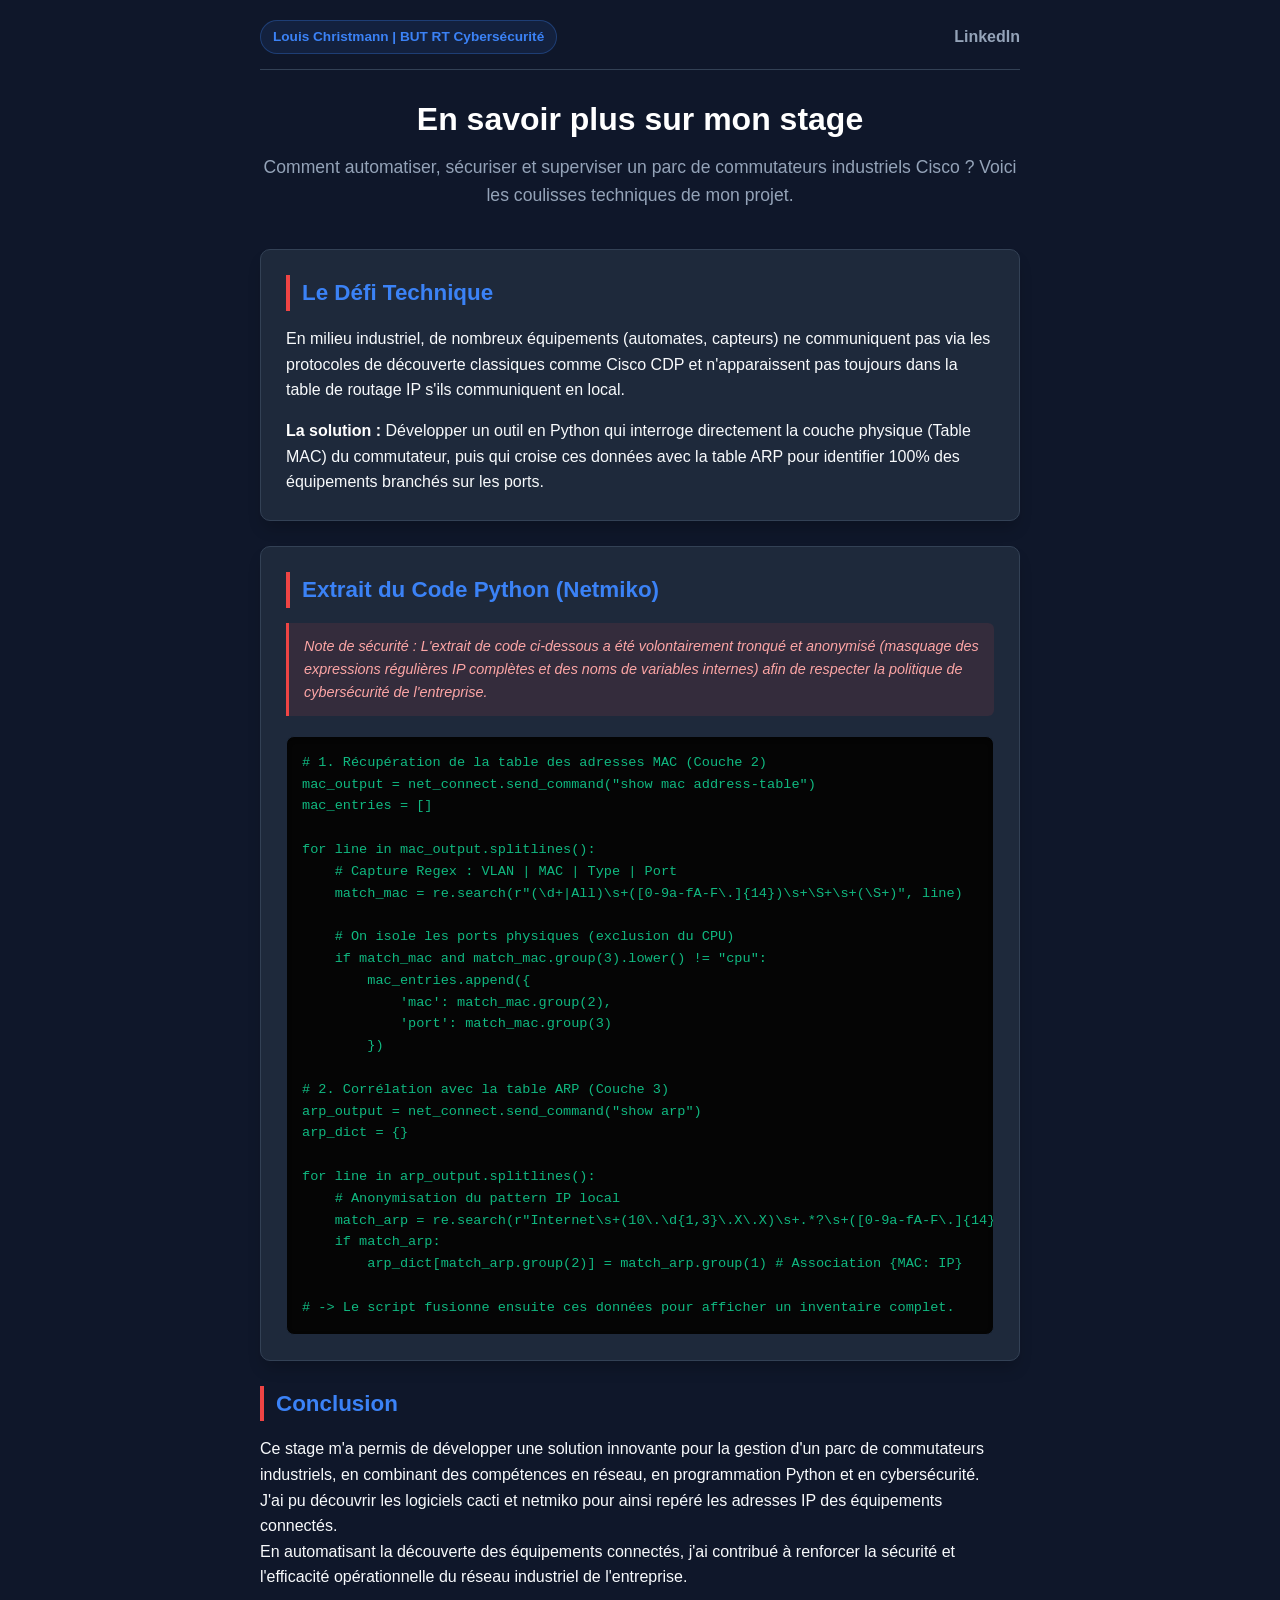
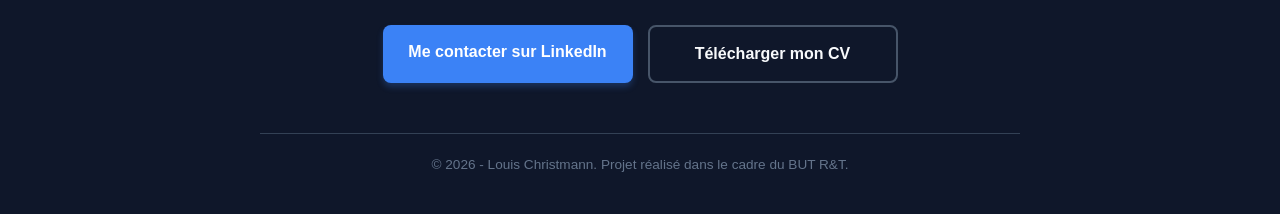
==== index.html @ fde166a9 "Rename savoirplus.html to index.html" ====
<!DOCTYPE html>
<html lang="fr">
<head>
    <meta charset="UTF-8">
    <meta name="viewport" content="width=device-width, initial-scale=1.0">
    <title>En savoir plus - Louis Christmann</title>
    <link rel="stylesheet" href="savoirplus.css">
</head>
<body>

    <div class="container">
        <header>
            <nav>
                <div class="nav-links">
                    <span class="badge">Louis Christmann | BUT RT Cybersécurité</span>
                    <a href="https://www.linkedin.com/in/louis-christmann-94b1a62aa/" target="_blank" class="linkedin-link">LinkedIn</a>
                </div>
            </nav>
            <h1>En savoir plus sur mon stage</h1>
            <h3>Comment automatiser, sécuriser et superviser un parc de commutateurs industriels Cisco ? Voici les coulisses techniques de mon projet.</h3>
        </header>

        <section class="card">
            <h2> Le Défi Technique</h2>
            <p>
                En milieu industriel, de nombreux équipements (automates, capteurs) ne communiquent pas via les protocoles de découverte classiques comme Cisco CDP et n'apparaissent pas toujours dans la table de routage IP s'ils communiquent en local.
            </p>
            <p>
                <strong>La solution :</strong> Développer un outil en Python qui interroge directement la couche physique (Table MAC) du commutateur, puis qui croise ces données avec la table ARP pour identifier 100% des équipements branchés sur les ports.
            </p>
        </section>

        <section class="card">
            <h2> Extrait du Code Python (Netmiko)</h2>
            
            <div class="disclaimer">
                 Note de sécurité : L'extrait de code ci-dessous a été volontairement tronqué et anonymisé (masquage des expressions régulières IP complètes et des noms de variables internes) afin de respecter la politique de cybersécurité de l'entreprise.
            </div>

            <pre><code># 1. Récupération de la table des adresses MAC (Couche 2)
mac_output = net_connect.send_command("show mac address-table")
mac_entries = []

for line in mac_output.splitlines():
    # Capture Regex : VLAN | MAC | Type | Port
    match_mac = re.search(r"(\d+|All)\s+([0-9a-fA-F\.]{14})\s+\S+\s+(\S+)", line)
    
    # On isole les ports physiques (exclusion du CPU)
    if match_mac and match_mac.group(3).lower() != "cpu":
        mac_entries.append({
            'mac': match_mac.group(2),
            'port': match_mac.group(3)
        })

# 2. Corrélation avec la table ARP (Couche 3)
arp_output = net_connect.send_command("show arp")
arp_dict = {}

for line in arp_output.splitlines():
    # Anonymisation du pattern IP local
    match_arp = re.search(r"Internet\s+(10\.\d{1,3}\.X\.X)\s+.*?\s+([0-9a-fA-F\.]{14})", line)
    if match_arp:
        arp_dict[match_arp.group(2)] = match_arp.group(1) # Association {MAC: IP}

# -> Le script fusionne ensuite ces données pour afficher un inventaire complet.</code></pre>
        </section>

        <section class="conclusion">
            <h2> Conclusion</h2>
            <p>
                Ce stage m'a permis de développer une solution innovante pour la gestion d'un parc de commutateurs industriels, en combinant des compétences en réseau, en programmation Python et en cybersécurité.
            </p>
            <p>J'ai pu découvrir les logiciels cacti et netmiko pour ainsi repéré les adresses IP des équipements connectés.</p>
            <p>
                En automatisant la découverte des équipements connectés, j'ai contribué à renforcer la sécurité et l'efficacité opérationnelle du réseau industriel de l'entreprise.
            </p>
        </section>

        <div class="btn-container">
            <a href="https://www.linkedin.com/in/louis-christmann-94b1a62aa/" target="_blank" class="btn btn-primary"> Me contacter sur LinkedIn</a>
            <a href="CV.pdf" class="btn btn-outline" target="_blank"> Télécharger mon CV</a>
        </div>


        <footer>
            &copy; 2026 - Louis Christmann. Projet réalisé dans le cadre du BUT R&T.
        </footer>
    </div>

</body>
</html>
---- savoirplus.css ----
/* --- VARIABLES GLOBALES (Thème Cybersécurité / Industriel) --- */
:root {
    --bg-color: #0f172a;          /* Bleu nuit très profond */
    --card-bg: #1e293b;           /* Bleu ardoise pour les blocs */
    --text-main: #f8fafc;         /* Blanc cassé pour ne pas fatiguer les yeux */
    --text-muted: #94a3b8;        /* Gris bleuté pour le texte secondaire */
    --primary: #3b82f6;           /* Bleu tech */
    --primary-hover: #2563eb;
    --accent: #ef4444;            /* Rouge industriel pour faire ressortir les éléments clés */
}

/* --- RESET ET CORPS DE PAGE --- */
* {
    box-sizing: border-box;
    margin: 0;
    padding: 0;
}

body {
    font-family: 'Segoe UI', Roboto, Helvetica, Arial, sans-serif;
    background-color: var(--bg-color);
    color: var(--text-main);
    line-height: 1.6;
    -webkit-font-smoothing: antialiased;
}

.container {
    max-width: 800px;
    margin: 0 auto;
    padding: 20px;
}

/* --- NAVIGATION --- */
nav {
    margin-bottom: 30px;
}

.nav-links {
    display: flex;
    justify-content: space-between;
    align-items: center;
    flex-wrap: wrap;
    gap: 10px;
    padding-bottom: 15px;
    border-bottom: 1px solid #334155;
}

.badge {
    background-color: rgba(59, 130, 246, 0.1);
    color: var(--primary);
    padding: 5px 12px;
    border-radius: 20px;
    font-size: 0.85rem;
    font-weight: bold;
    border: 1px solid rgba(59, 130, 246, 0.3);
}

.linkedin-link {
    color: var(--text-muted);
    text-decoration: none;
    font-weight: bold;
    transition: color 0.3s ease;
}

.linkedin-link:hover {
    color: var(--primary);
}

/* --- HEADER ET TYPOGRAPHIE --- */
header {
    text-align: center;
    margin-bottom: 40px;
}

h1 {
    font-size: 2rem;
    color: #ffffff;
    margin-bottom: 15px;
    line-height: 1.2;
}

h3 {
    font-size: 1.1rem;
    color: var(--text-muted);
    font-weight: 400;
}

h2 {
    font-size: 1.4rem;
    color: var(--primary);
    margin-bottom: 15px;
    border-left: 4px solid var(--accent);
    padding-left: 12px;
}

/* --- CARTES (Sections) --- */
.card {
    background-color: var(--card-bg);
    border-radius: 10px;
    padding: 25px;
    margin-bottom: 25px;
    box-shadow: 0 10px 15px -3px rgba(0, 0, 0, 0.2);
    border: 1px solid #334155;
}

.card p {
    margin-bottom: 15px;
}

.card p:last-child {
    margin-bottom: 0;
}

strong {
    color: #ffffff;
}

/* --- MESSAGE D'ALERTE (Disclaimer) --- */
.disclaimer {
    background-color: rgba(239, 68, 68, 0.1);
    border-left: 3px solid var(--accent);
    padding: 12px 15px;
    font-size: 0.9rem;
    font-style: italic;
    color: #fca5a5;
    margin-bottom: 20px;
    border-radius: 0 6px 6px 0;
}

/* --- BLOC DE CODE (Style Terminal) --- */
pre {
    background-color: #050505;
    padding: 15px;
    border-radius: 8px;
    overflow-x: auto; /* Permet le scroll sur les petits écrans */
    border: 1px solid #1e293b;
    box-shadow: inset 0 2px 4px rgba(0,0,0,0.5);
}

code {
    font-family: 'Consolas', 'Courier New', monospace;
    font-size: 0.85rem;
    color: #10b981; /* Vert typique des terminaux */
}

/* --- BOUTONS --- */
.btn-container {
    display: flex;
    flex-direction: column;
    gap: 15px;
    margin-top: 35px;
}

.btn {
    display: block;
    text-align: center;
    padding: 14px 20px;
    border-radius: 8px;
    text-decoration: none;
    font-weight: bold;
    font-size: 1rem;
    transition: all 0.3s ease;
}

.btn-primary {
    background-color: var(--primary);
    color: #ffffff;
    box-shadow: 0 4px 6px rgba(59, 130, 246, 0.25);
}

.btn-primary:hover {
    background-color: var(--primary-hover);
    transform: translateY(-2px);
}

.btn-outline {
    border: 2px solid #475569;
    color: var(--text-main);
    background-color: transparent;
}

.btn-outline:hover {
    border-color: var(--text-main);
    background-color: rgba(255, 255, 255, 0.05);
    transform: translateY(-2px);
}

/* --- FOOTER --- */
footer {
    text-align: center;
    margin-top: 50px;
    padding-bottom: 20px;
    color: #64748b;
    font-size: 0.85rem;
    border-top: 1px solid #334155;
    padding-top: 20px;
}

/* --- RESPONSIVITÉ (Pour un affichage parfait sur PC) --- */
@media (min-width: 600px) {
    .btn-container {
        flex-direction: row;
        justify-content: center;
    }
    
    .btn {
        min-width: 250px;
    }
}
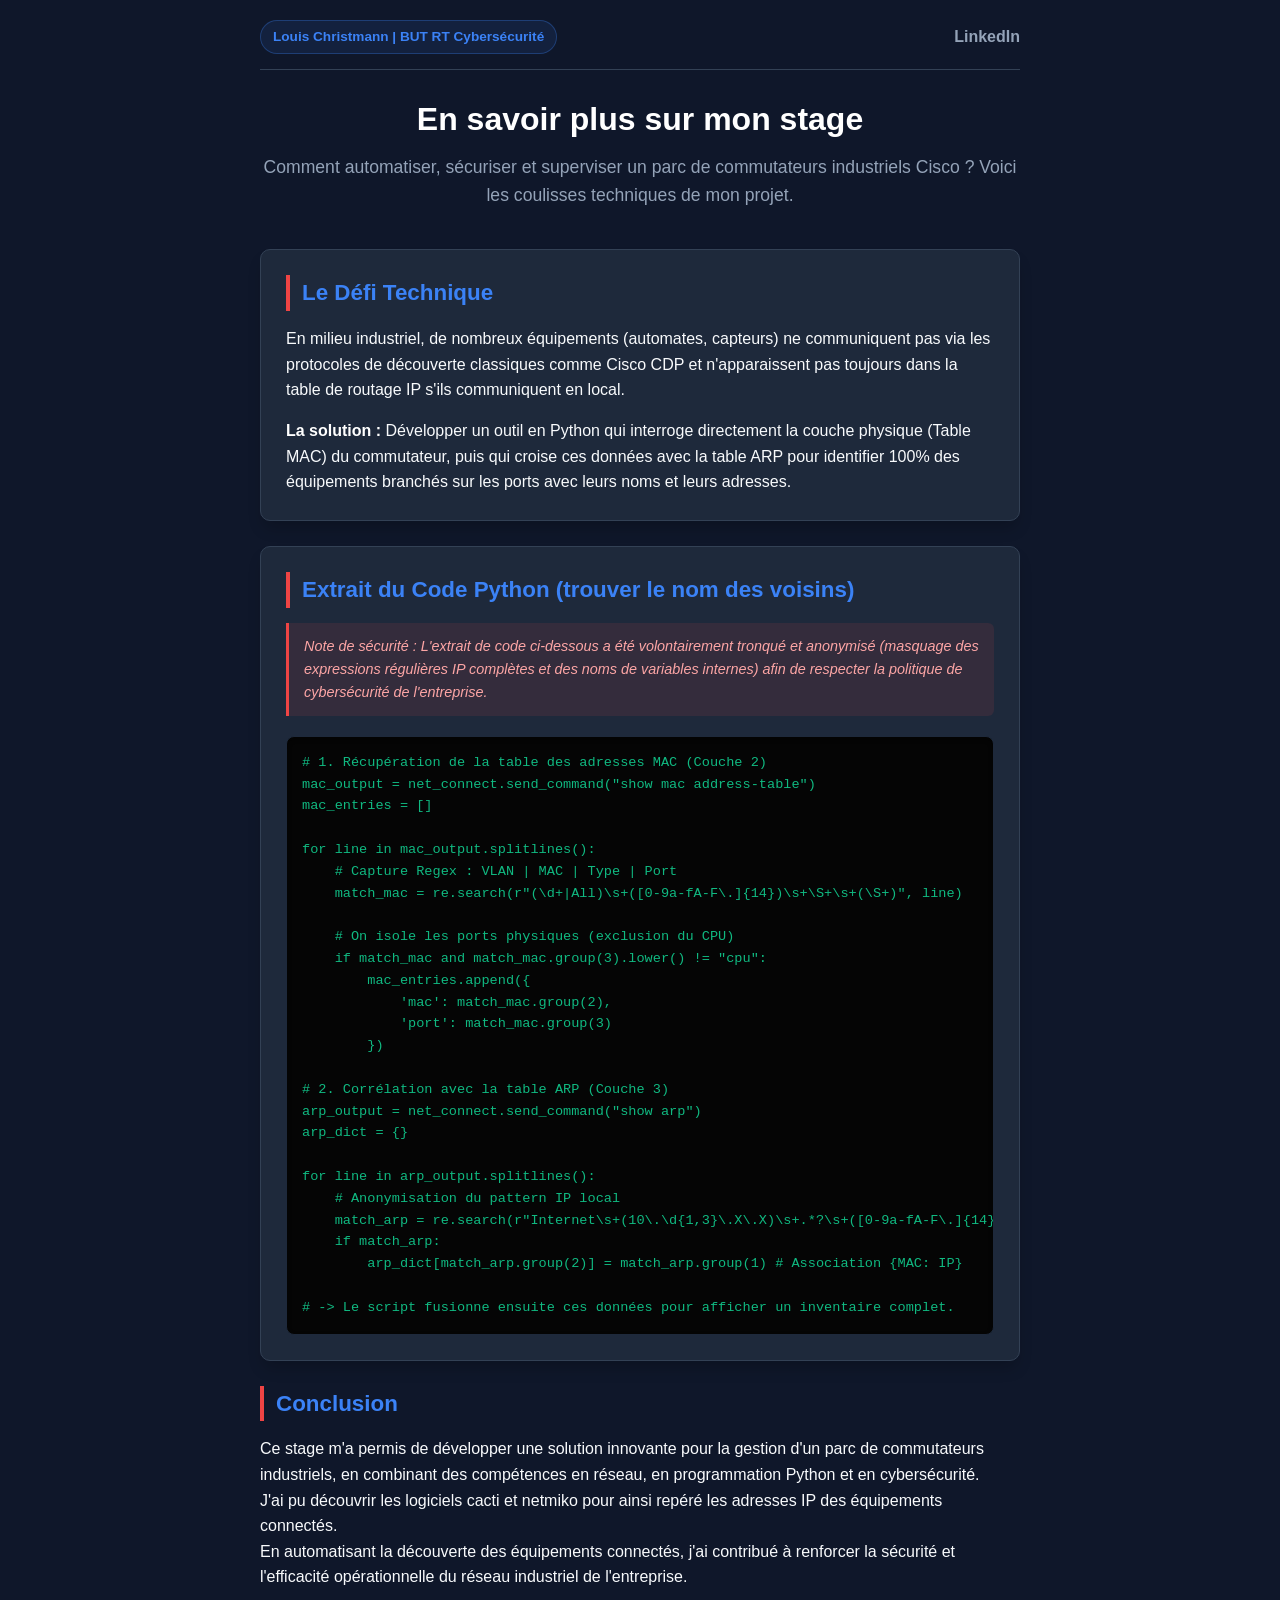
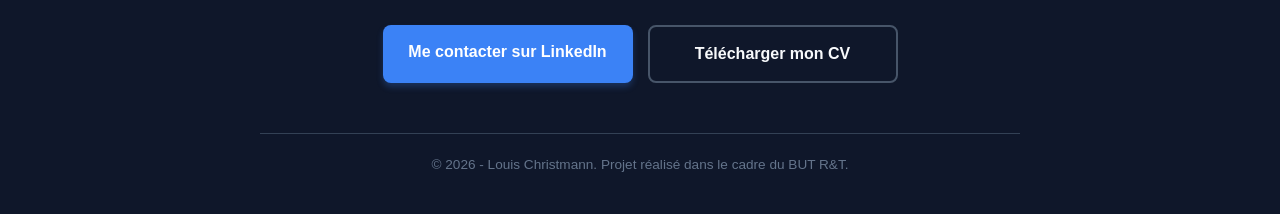
==== commit 571f9b21: "Update index.html" ====
--- a/index.html
+++ b/index.html
@@ -26,12 +26,12 @@
                 En milieu industriel, de nombreux équipements (automates, capteurs) ne communiquent pas via les protocoles de découverte classiques comme Cisco CDP et n'apparaissent pas toujours dans la table de routage IP s'ils communiquent en local.
             </p>
             <p>
-                <strong>La solution :</strong> Développer un outil en Python qui interroge directement la couche physique (Table MAC) du commutateur, puis qui croise ces données avec la table ARP pour identifier 100% des équipements branchés sur les ports.
+                <strong>La solution :</strong> Développer un outil en Python qui interroge directement la couche physique (Table MAC) du commutateur, puis qui croise ces données avec la table ARP pour identifier 100% des équipements branchés sur les ports avec leurs noms et leurs adresses.
             </p>
         </section>
 
         <section class="card">
-            <h2> Extrait du Code Python (Netmiko)</h2>
+            <h2> Extrait du Code Python (trouver le nom des voisins)</h2>
             
             <div class="disclaimer">
                  Note de sécurité : L'extrait de code ci-dessous a été volontairement tronqué et anonymisé (masquage des expressions régulières IP complètes et des noms de variables internes) afin de respecter la politique de cybersécurité de l'entreprise.
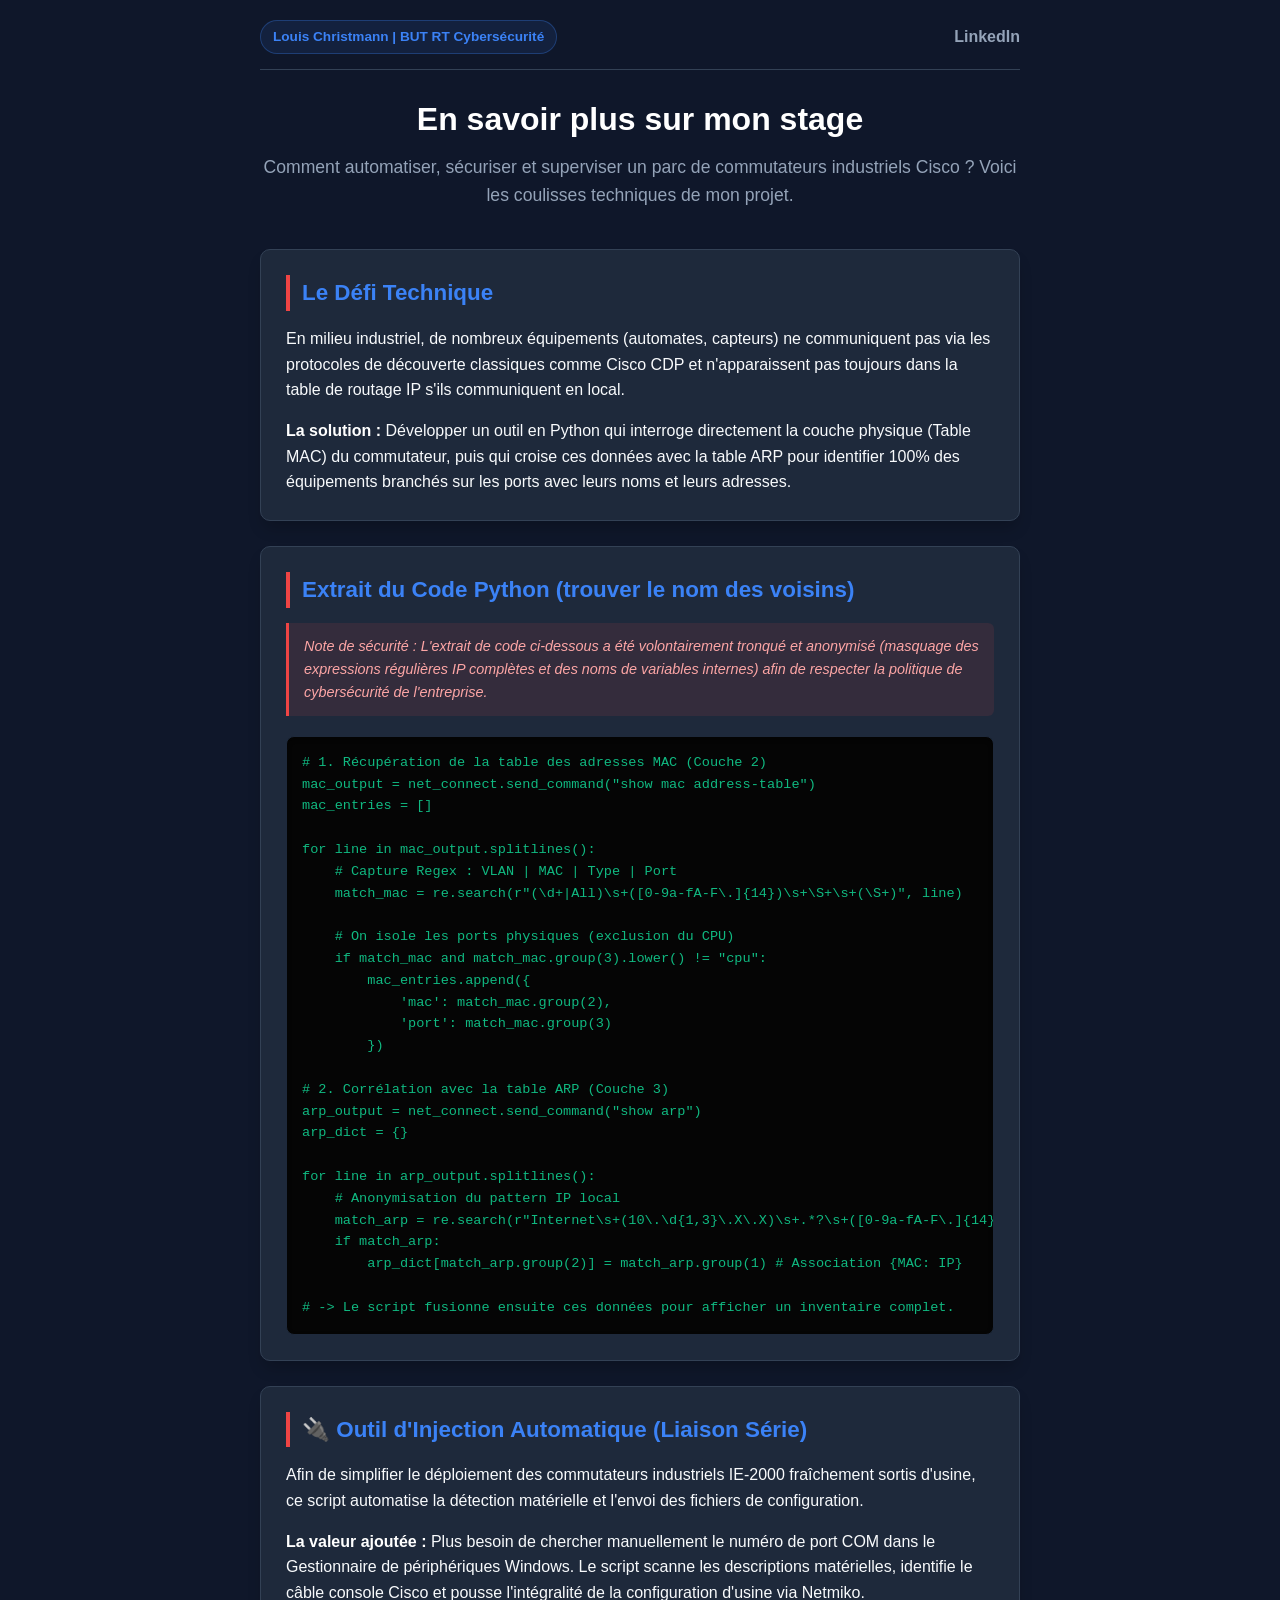
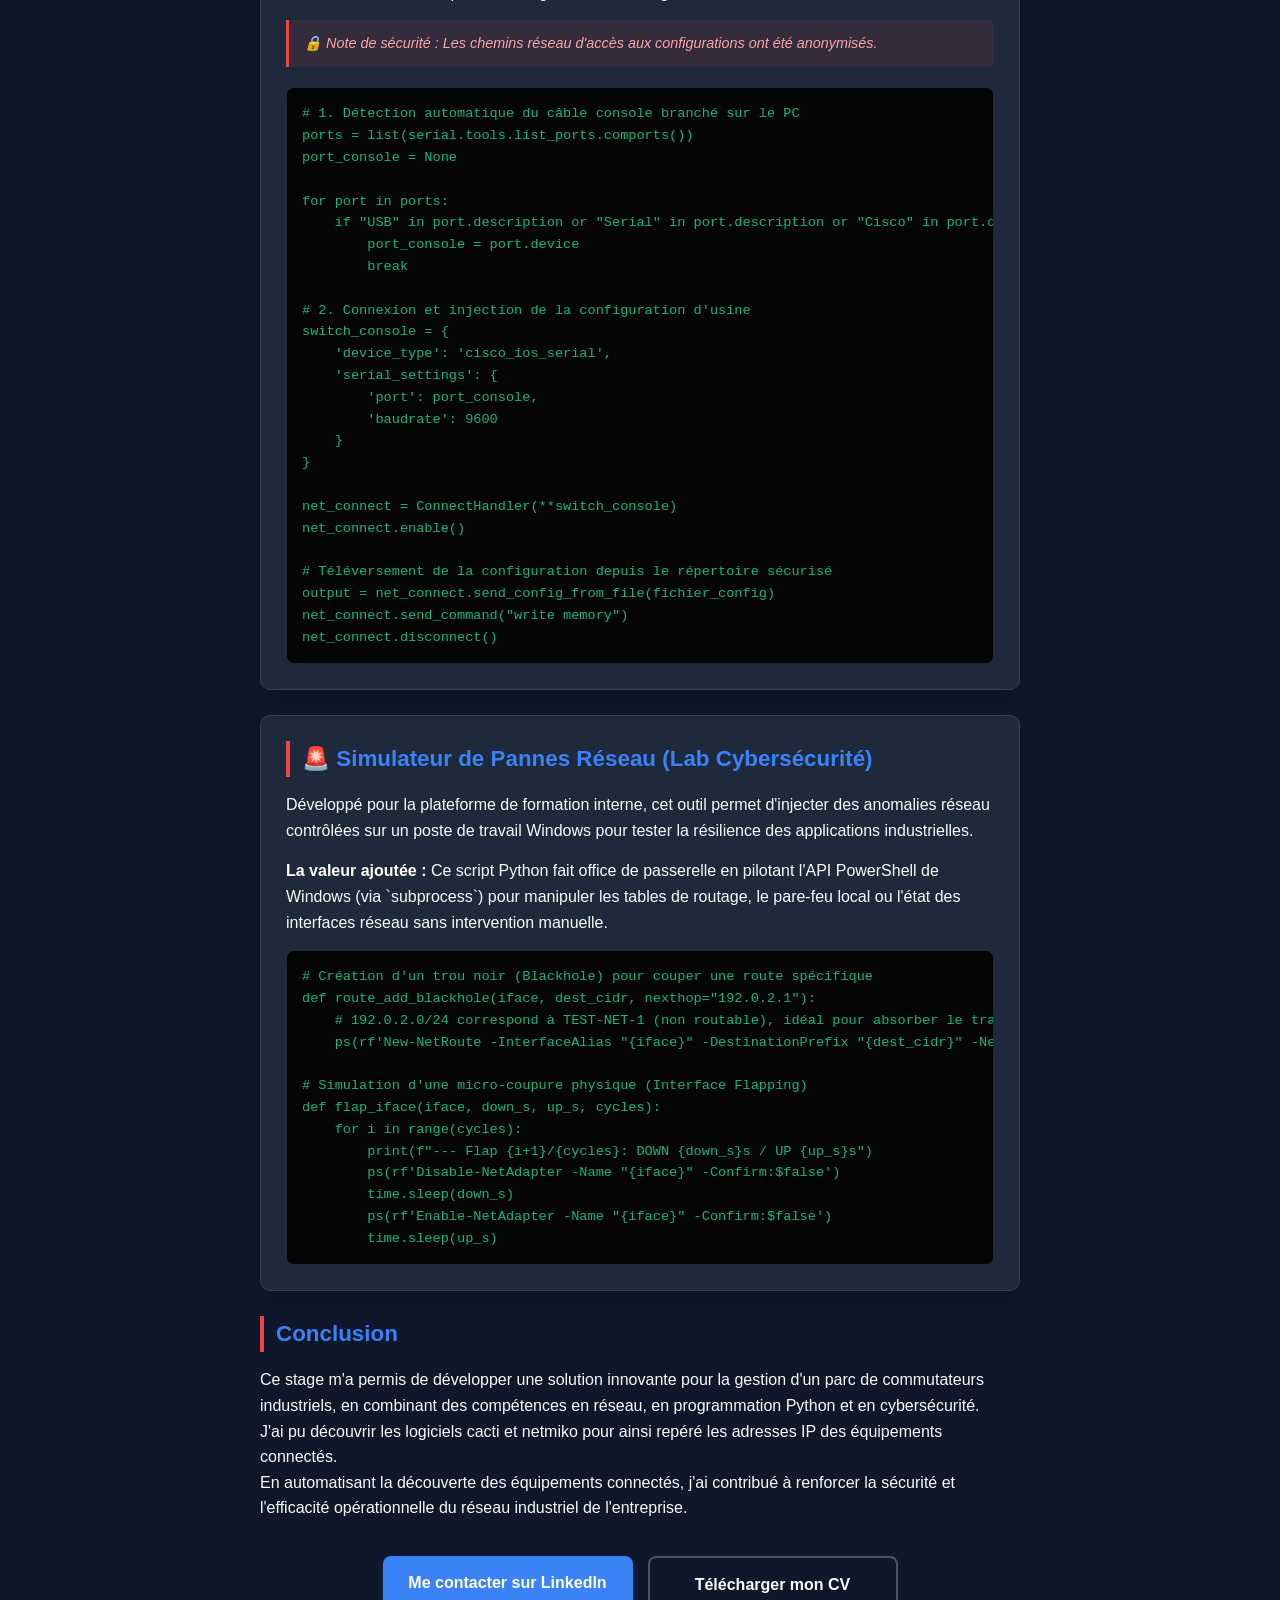
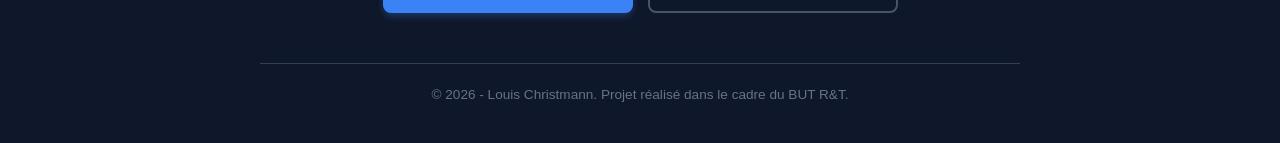
==== commit 3e8c4210: "Refactor index.html for improved structure and content" ====
--- a/index.html
+++ b/index.html
@@ -65,6 +65,70 @@
 # -> Le script fusionne ensuite ces données pour afficher un inventaire complet.</code></pre>
         </section>
 
+        <section class="card">
+            <h2>🔌 Outil d'Injection Automatique (Liaison Série)</h2>
+            <p>
+                Afin de simplifier le déploiement des commutateurs industriels IE-2000 fraîchement sortis d'usine, ce script automatise la détection matérielle et l'envoi des fichiers de configuration.
+            </p>
+            <p>
+                <strong>La valeur ajoutée :</strong> Plus besoin de chercher manuellement le numéro de port COM dans le Gestionnaire de périphériques Windows. Le script scanne les descriptions matérielles, identifie le câble console Cisco et pousse l'intégralité de la configuration d'usine via Netmiko.
+            </p>
+            
+            <div class="disclaimer">
+                🔒 Note de sécurité : Les chemins réseau d'accès aux configurations ont été anonymisés.
+            </div>
+
+            <pre><code># 1. Détection automatique du câble console branché sur le PC
+ports = list(serial.tools.list_ports.comports())
+port_console = None
+
+for port in ports:
+    if "USB" in port.description or "Serial" in port.description or "Cisco" in port.description:
+        port_console = port.device
+        break
+
+# 2. Connexion et injection de la configuration d'usine
+switch_console = {
+    'device_type': 'cisco_ios_serial',
+    'serial_settings': {
+        'port': port_console,
+        'baudrate': 9600
+    }
+}
+
+net_connect = ConnectHandler(**switch_console)
+net_connect.enable()
+
+# Téléversement de la configuration depuis le répertoire sécurisé
+output = net_connect.send_config_from_file(fichier_config)
+net_connect.send_command("write memory")
+net_connect.disconnect()</code></pre>
+        </section>
+
+        <section class="card">
+            <h2>🚨 Simulateur de Pannes Réseau (Lab Cybersécurité)</h2>
+            <p>
+                Développé pour la plateforme de formation interne, cet outil permet d'injecter des anomalies réseau contrôlées sur un poste de travail Windows pour tester la résilience des applications industrielles.
+            </p>
+            <p>
+                <strong>La valeur ajoutée :</strong> Ce script Python fait office de passerelle en pilotant l'API PowerShell de Windows (via `subprocess`) pour manipuler les tables de routage, le pare-feu local ou l'état des interfaces réseau sans intervention manuelle.
+            </p>
+
+            <pre><code># Création d'un trou noir (Blackhole) pour couper une route spécifique
+def route_add_blackhole(iface, dest_cidr, nexthop="192.0.2.1"):
+    # 192.0.2.0/24 correspond à TEST-NET-1 (non routable), idéal pour absorber le trafic
+    ps(rf'New-NetRoute -InterfaceAlias "{iface}" -DestinationPrefix "{dest_cidr}" -NextHop "{nexthop}"')
+
+# Simulation d'une micro-coupure physique (Interface Flapping)
+def flap_iface(iface, down_s, up_s, cycles):
+    for i in range(cycles):
+        print(f"--- Flap {i+1}/{cycles}: DOWN {down_s}s / UP {up_s}s")
+        ps(rf'Disable-NetAdapter -Name "{iface}" -Confirm:$false')
+        time.sleep(down_s)
+        ps(rf'Enable-NetAdapter -Name "{iface}" -Confirm:$false')
+        time.sleep(up_s)</code></pre>
+        </section>
+
         <section class="conclusion">
             <h2> Conclusion</h2>
             <p>
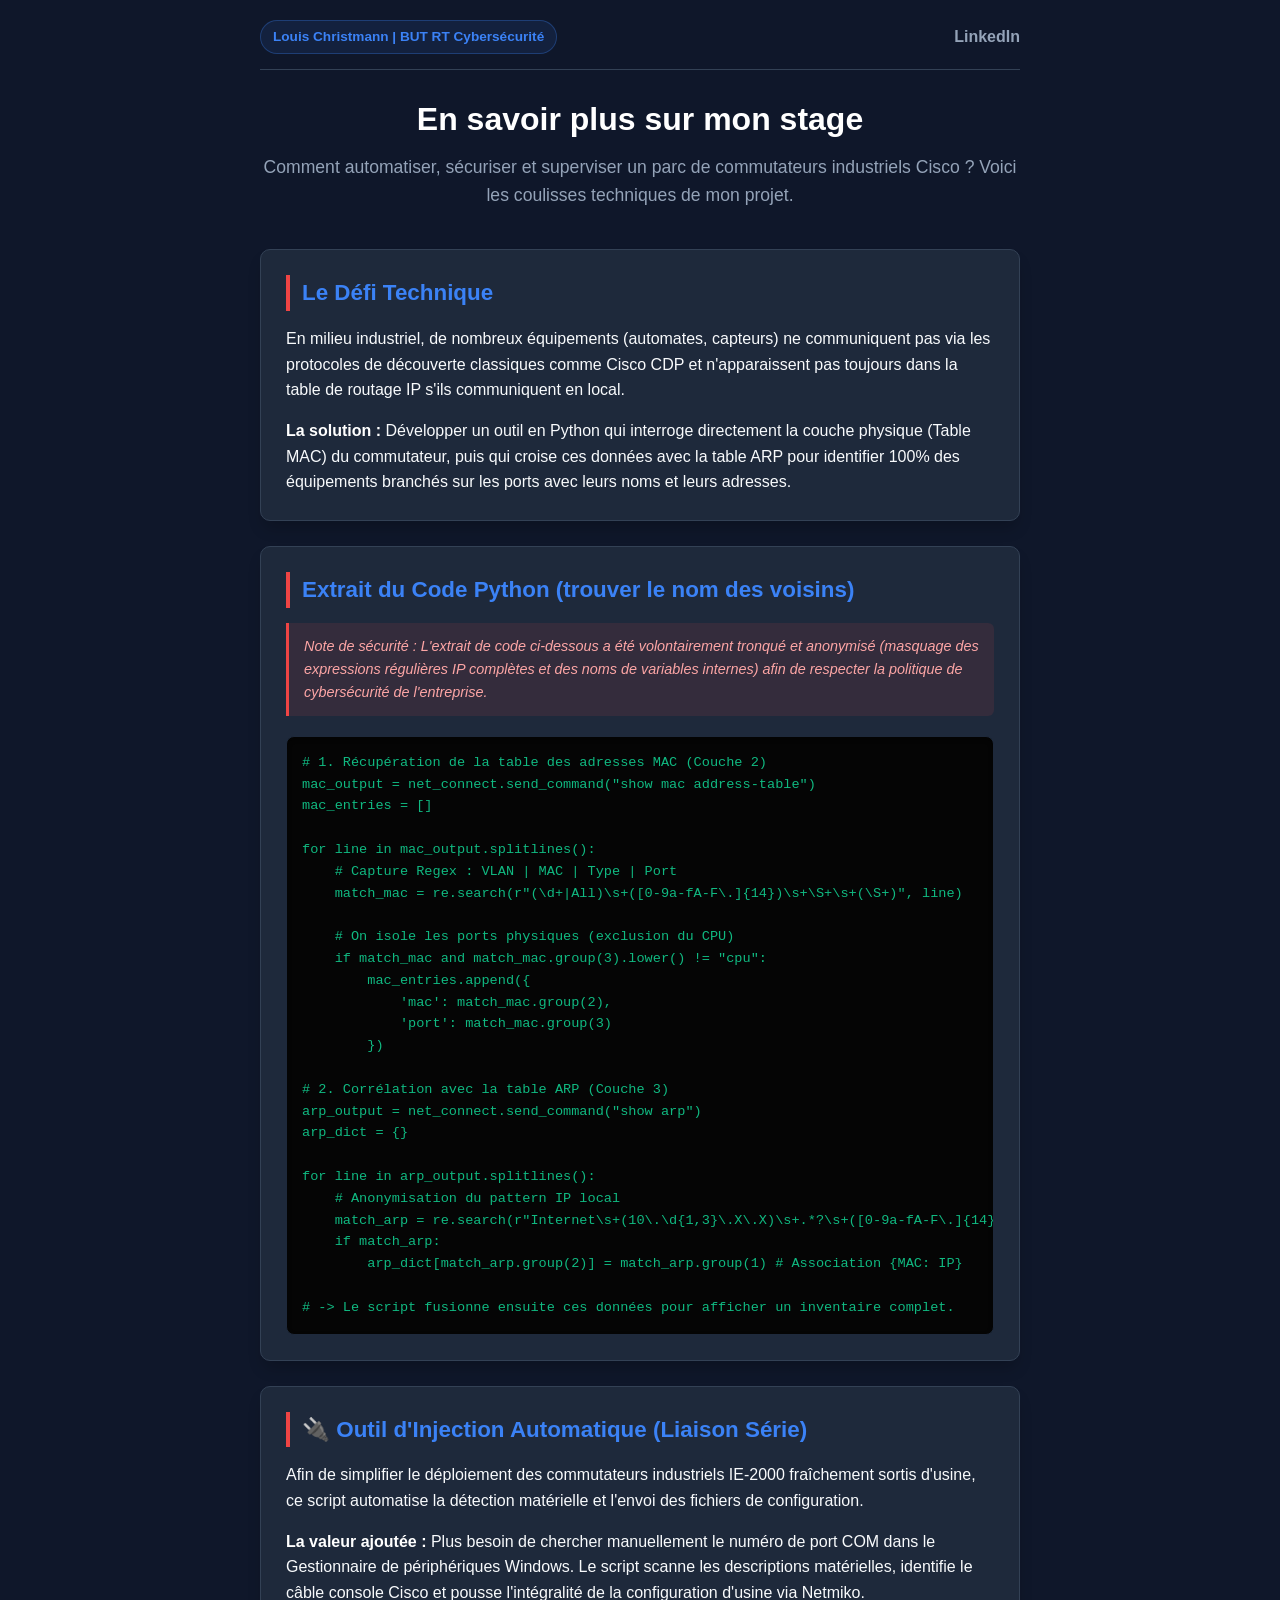
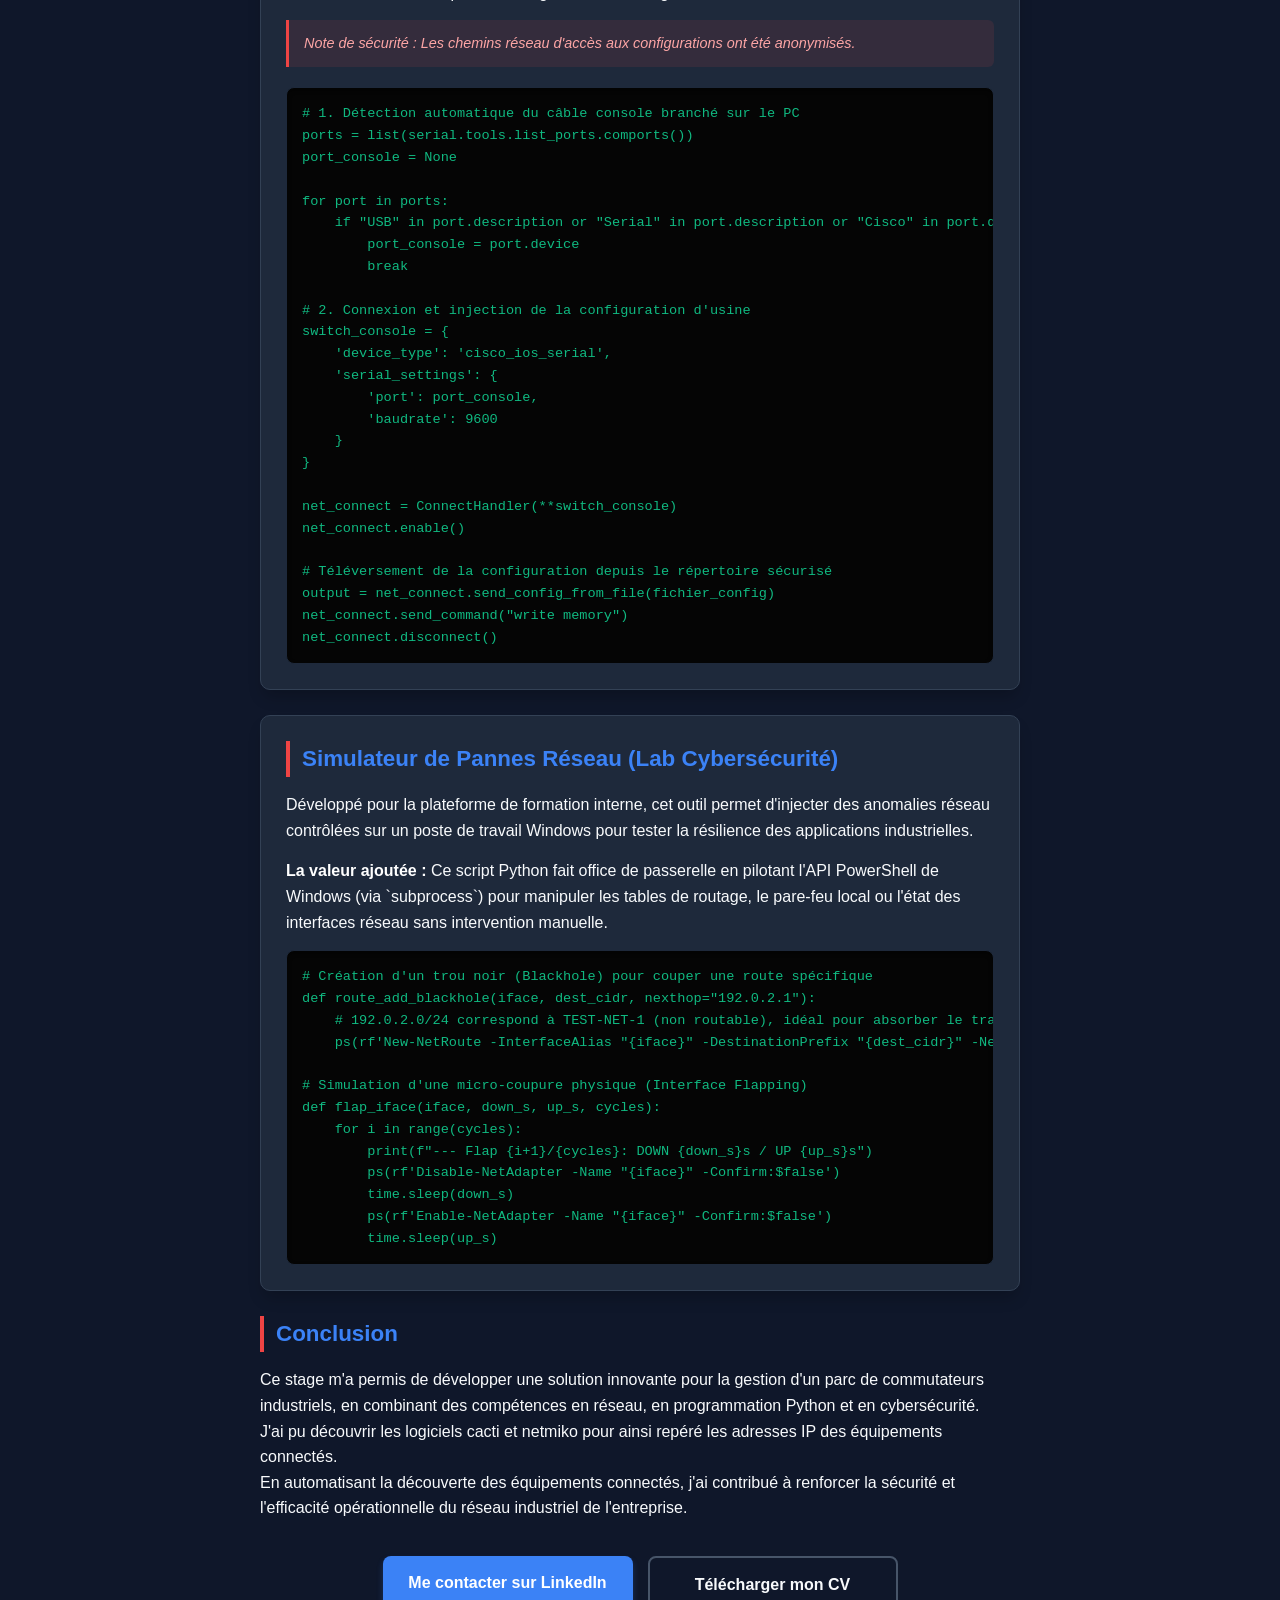
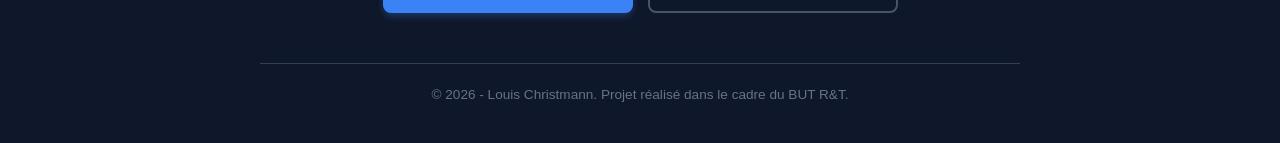
==== commit fc5f8d2e: "Update index.html" ====
--- a/index.html
+++ b/index.html
@@ -75,7 +75,7 @@
             </p>
             
             <div class="disclaimer">
-                🔒 Note de sécurité : Les chemins réseau d'accès aux configurations ont été anonymisés.
+                Note de sécurité : Les chemins réseau d'accès aux configurations ont été anonymisés.
             </div>
 
             <pre><code># 1. Détection automatique du câble console branché sur le PC
@@ -106,7 +106,7 @@
         </section>
 
         <section class="card">
-            <h2>🚨 Simulateur de Pannes Réseau (Lab Cybersécurité)</h2>
+            <h2>Simulateur de Pannes Réseau (Lab Cybersécurité)</h2>
             <p>
                 Développé pour la plateforme de formation interne, cet outil permet d'injecter des anomalies réseau contrôlées sur un poste de travail Windows pour tester la résilience des applications industrielles.
             </p>
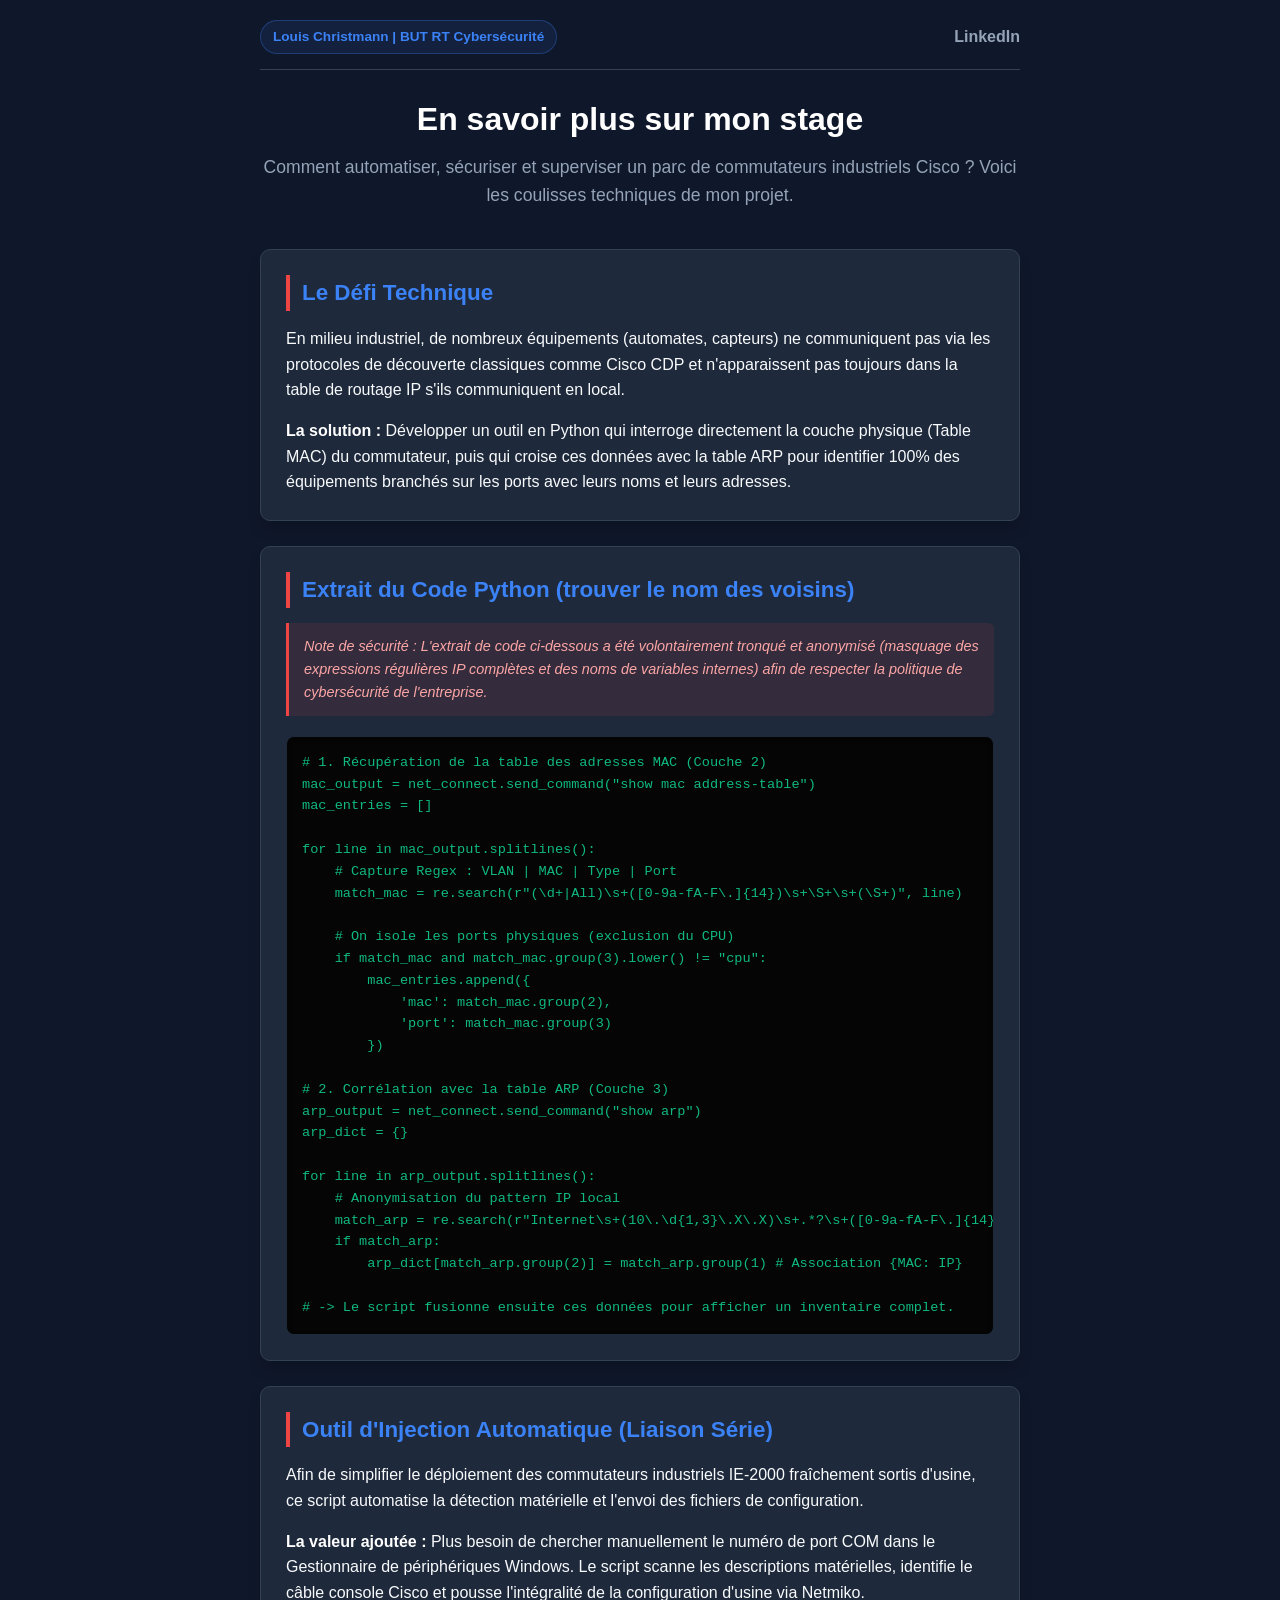
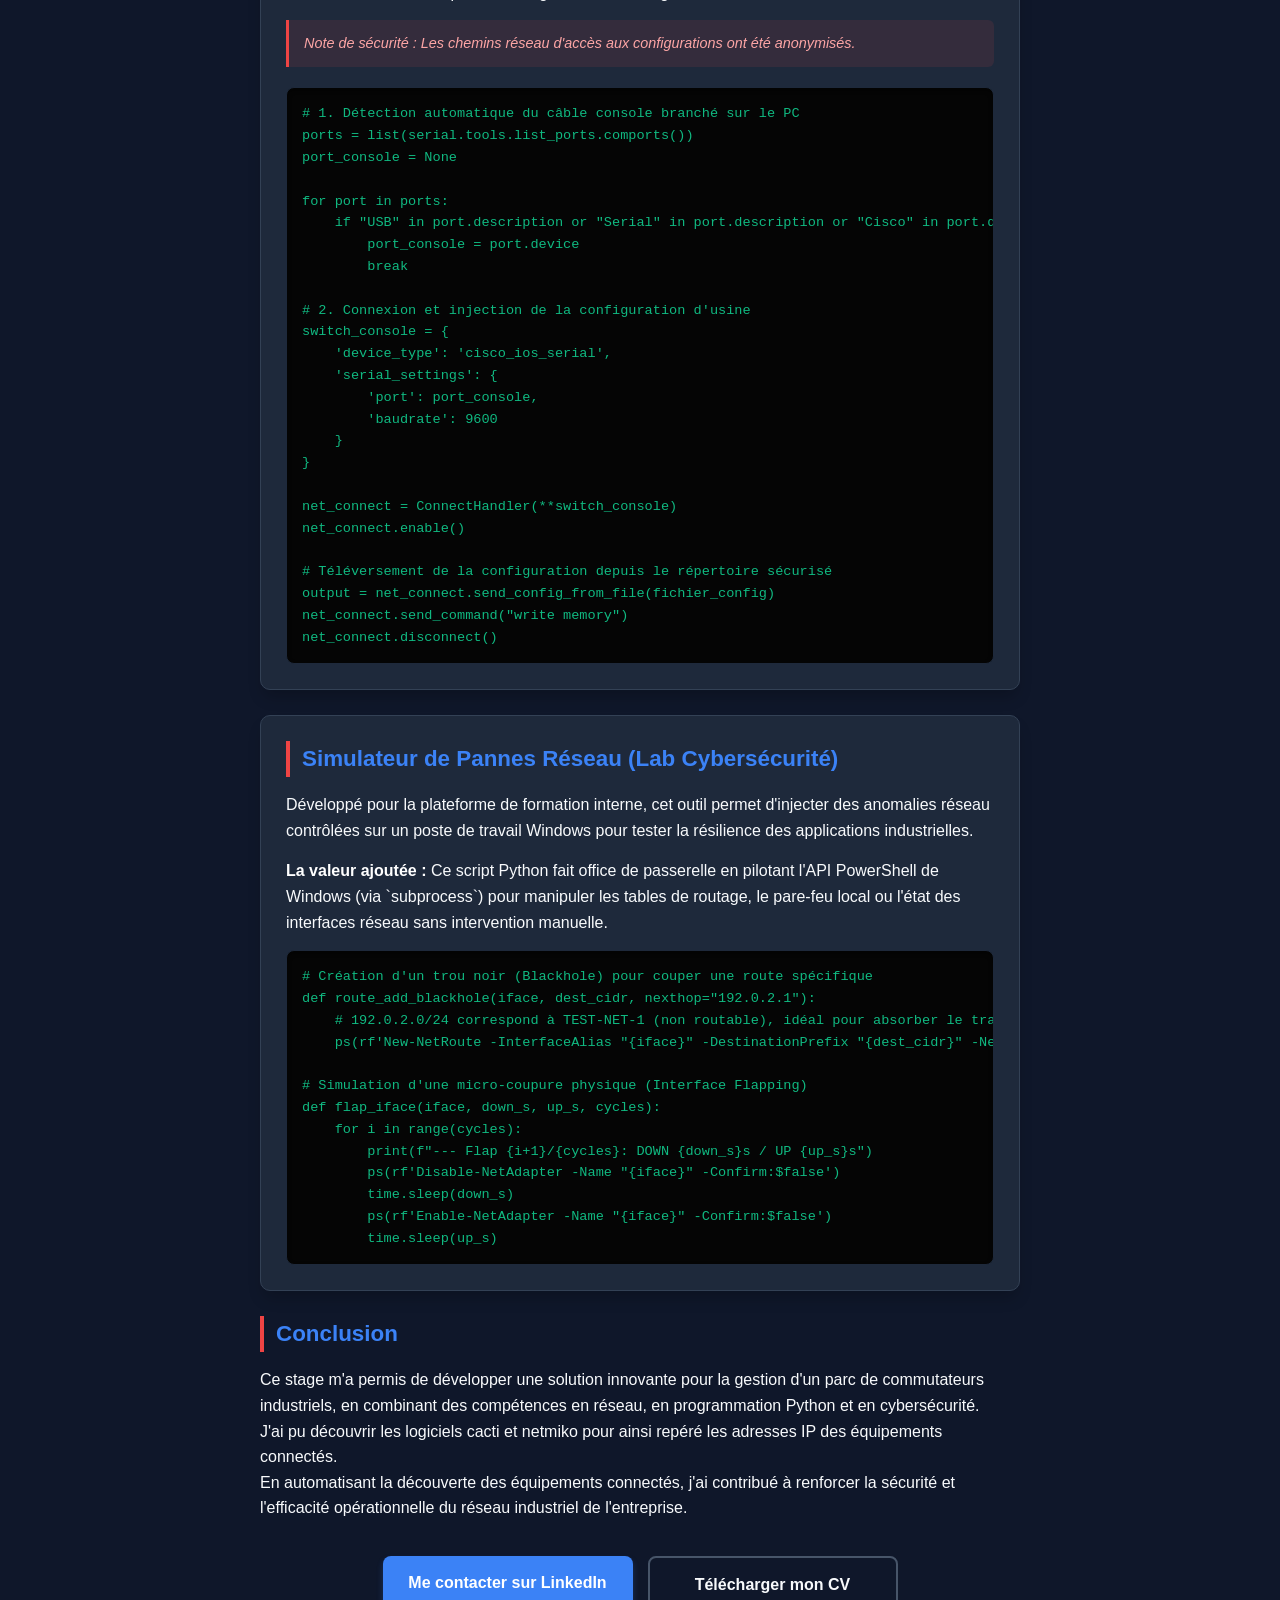
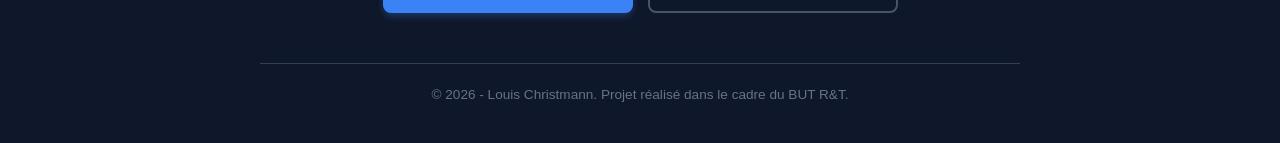
==== commit 7d141d4c: "Update index.html" ====
--- a/index.html
+++ b/index.html
@@ -66,7 +66,7 @@
         </section>
 
         <section class="card">
-            <h2>🔌 Outil d'Injection Automatique (Liaison Série)</h2>
+            <h2>Outil d'Injection Automatique (Liaison Série)</h2>
             <p>
                 Afin de simplifier le déploiement des commutateurs industriels IE-2000 fraîchement sortis d'usine, ce script automatise la détection matérielle et l'envoi des fichiers de configuration.
             </p>
